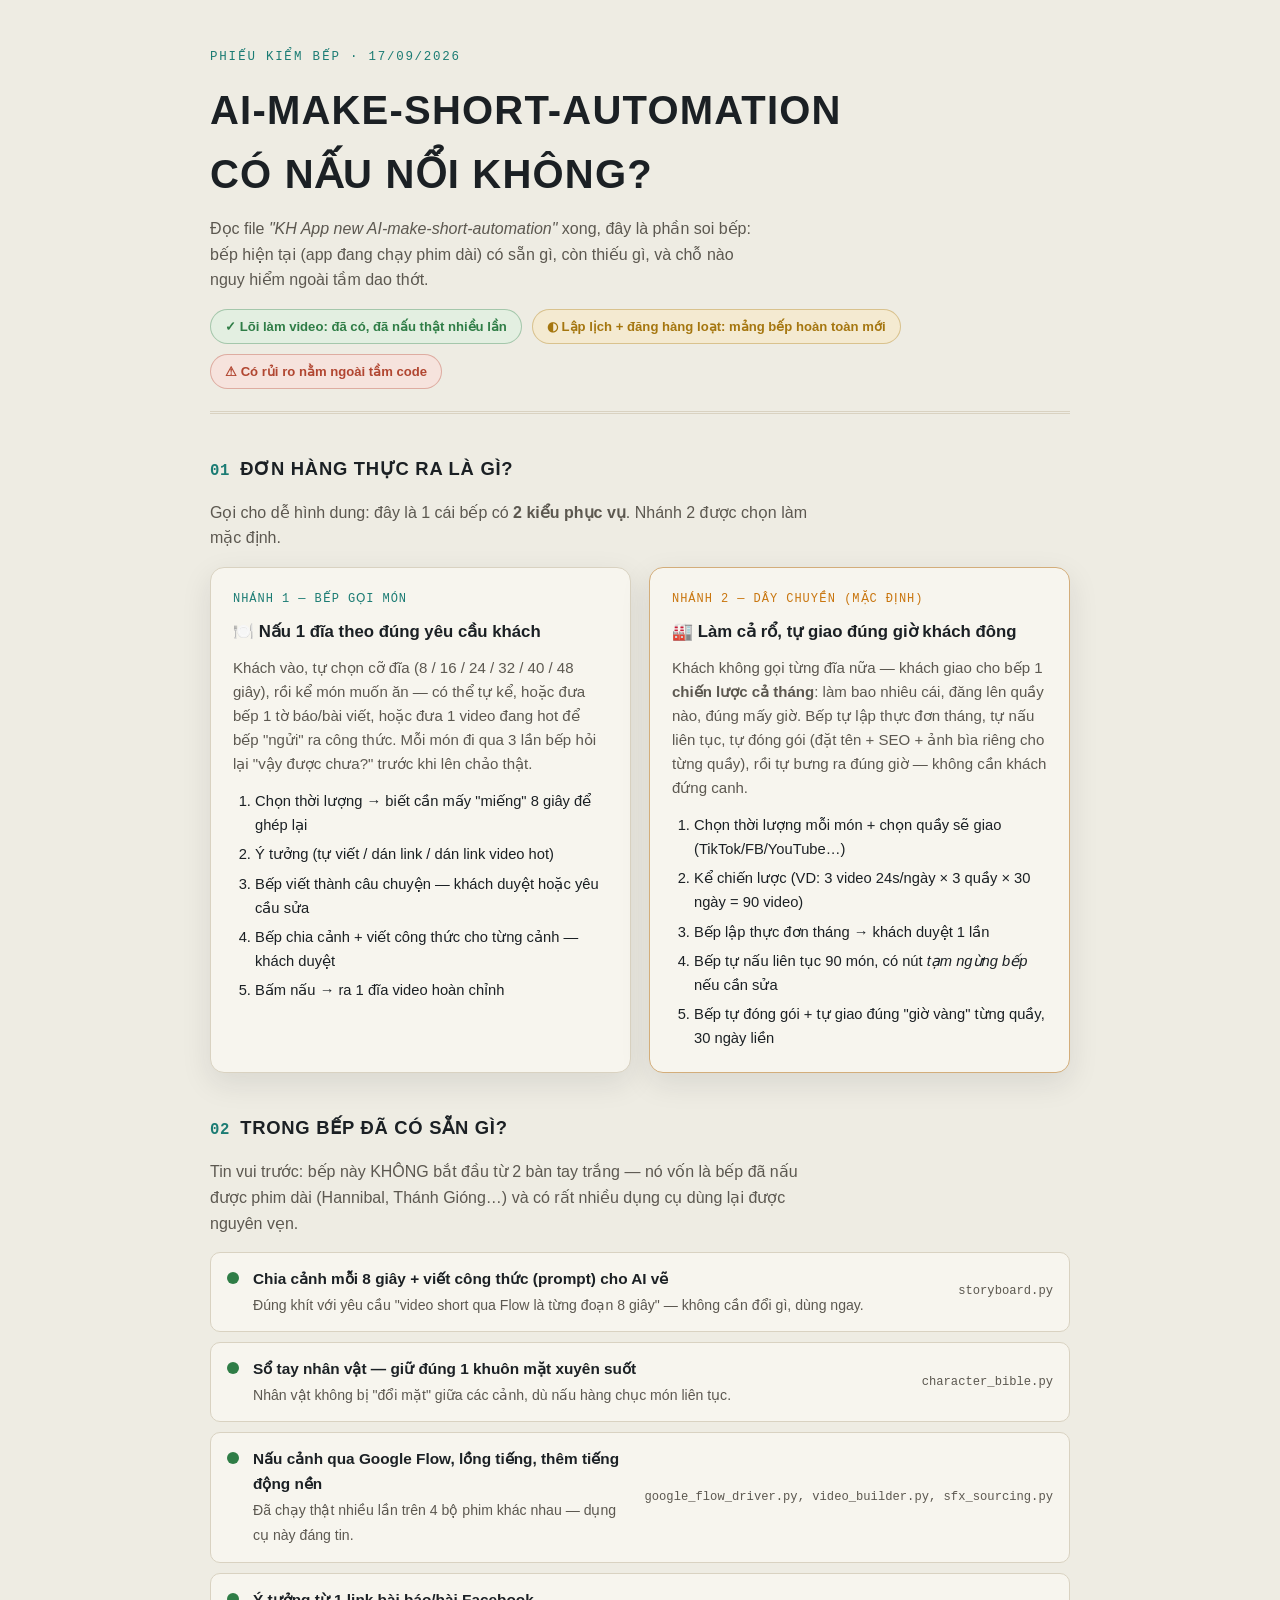
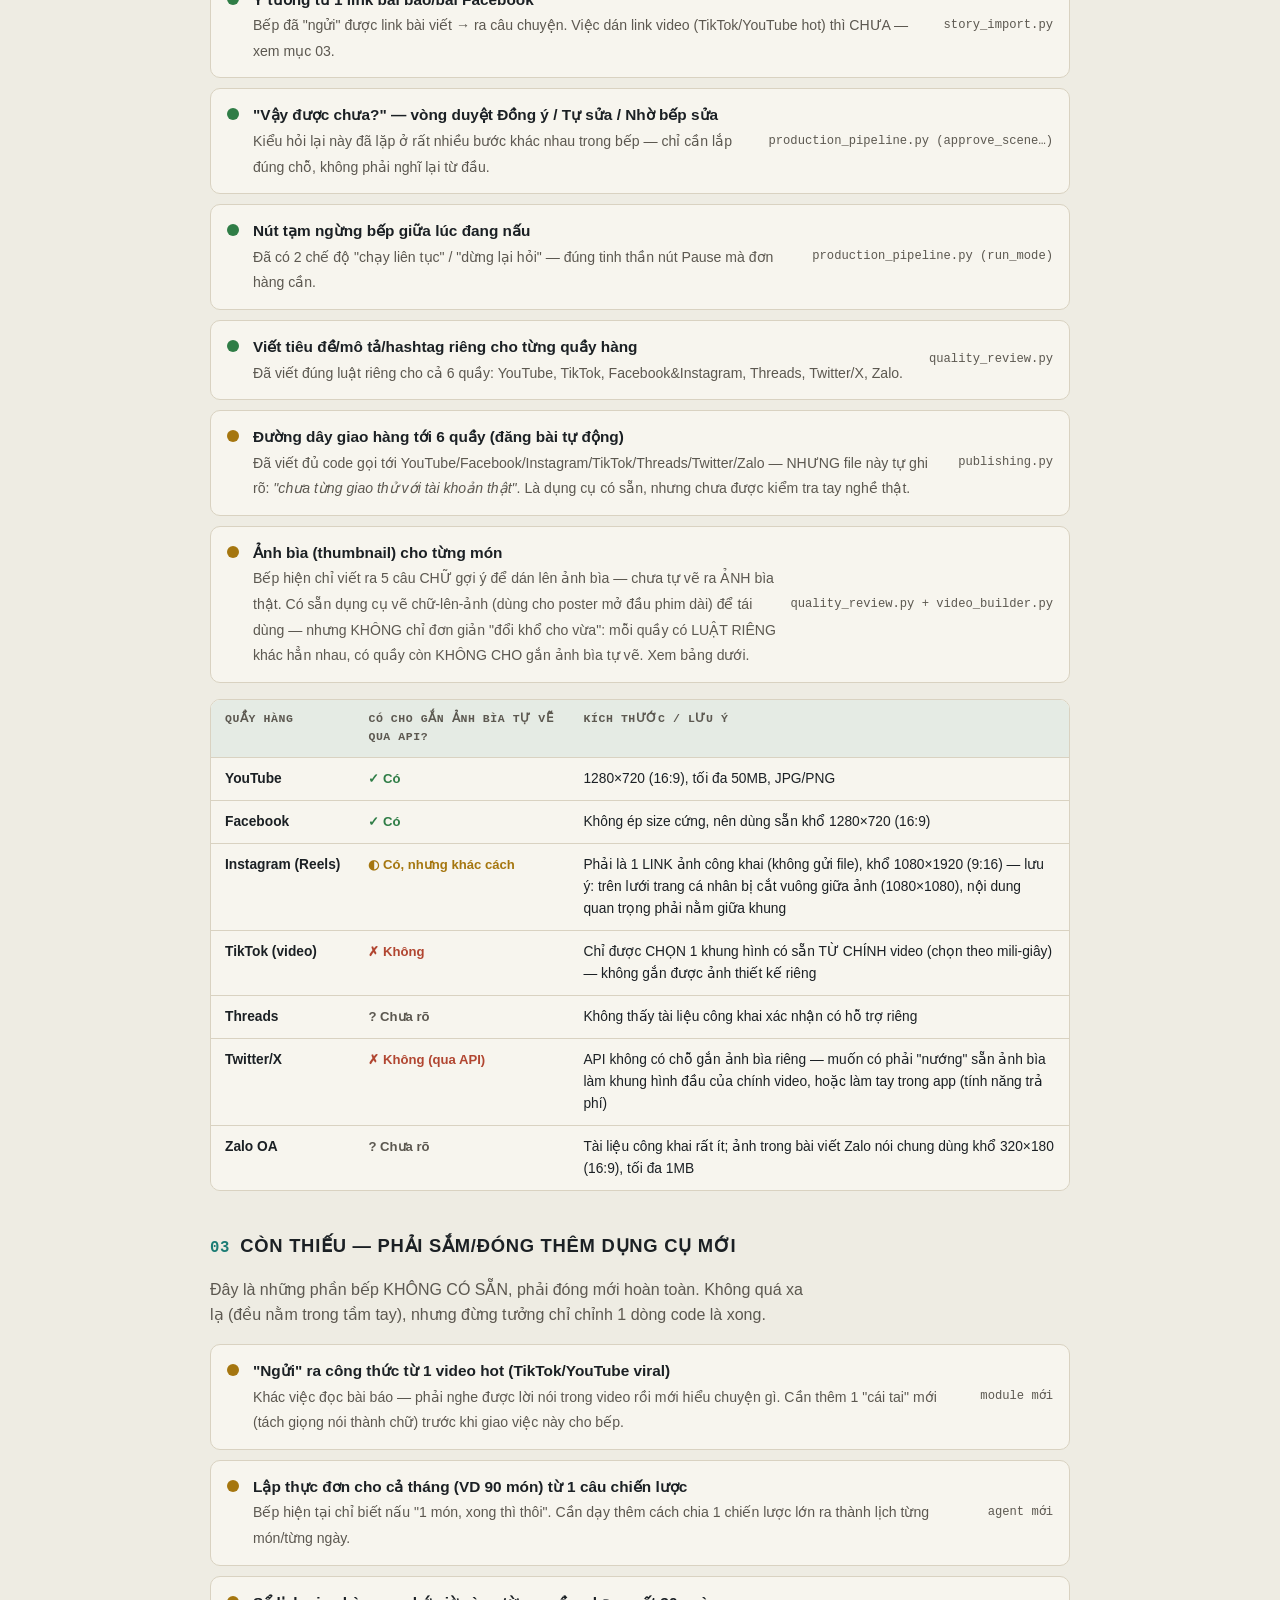
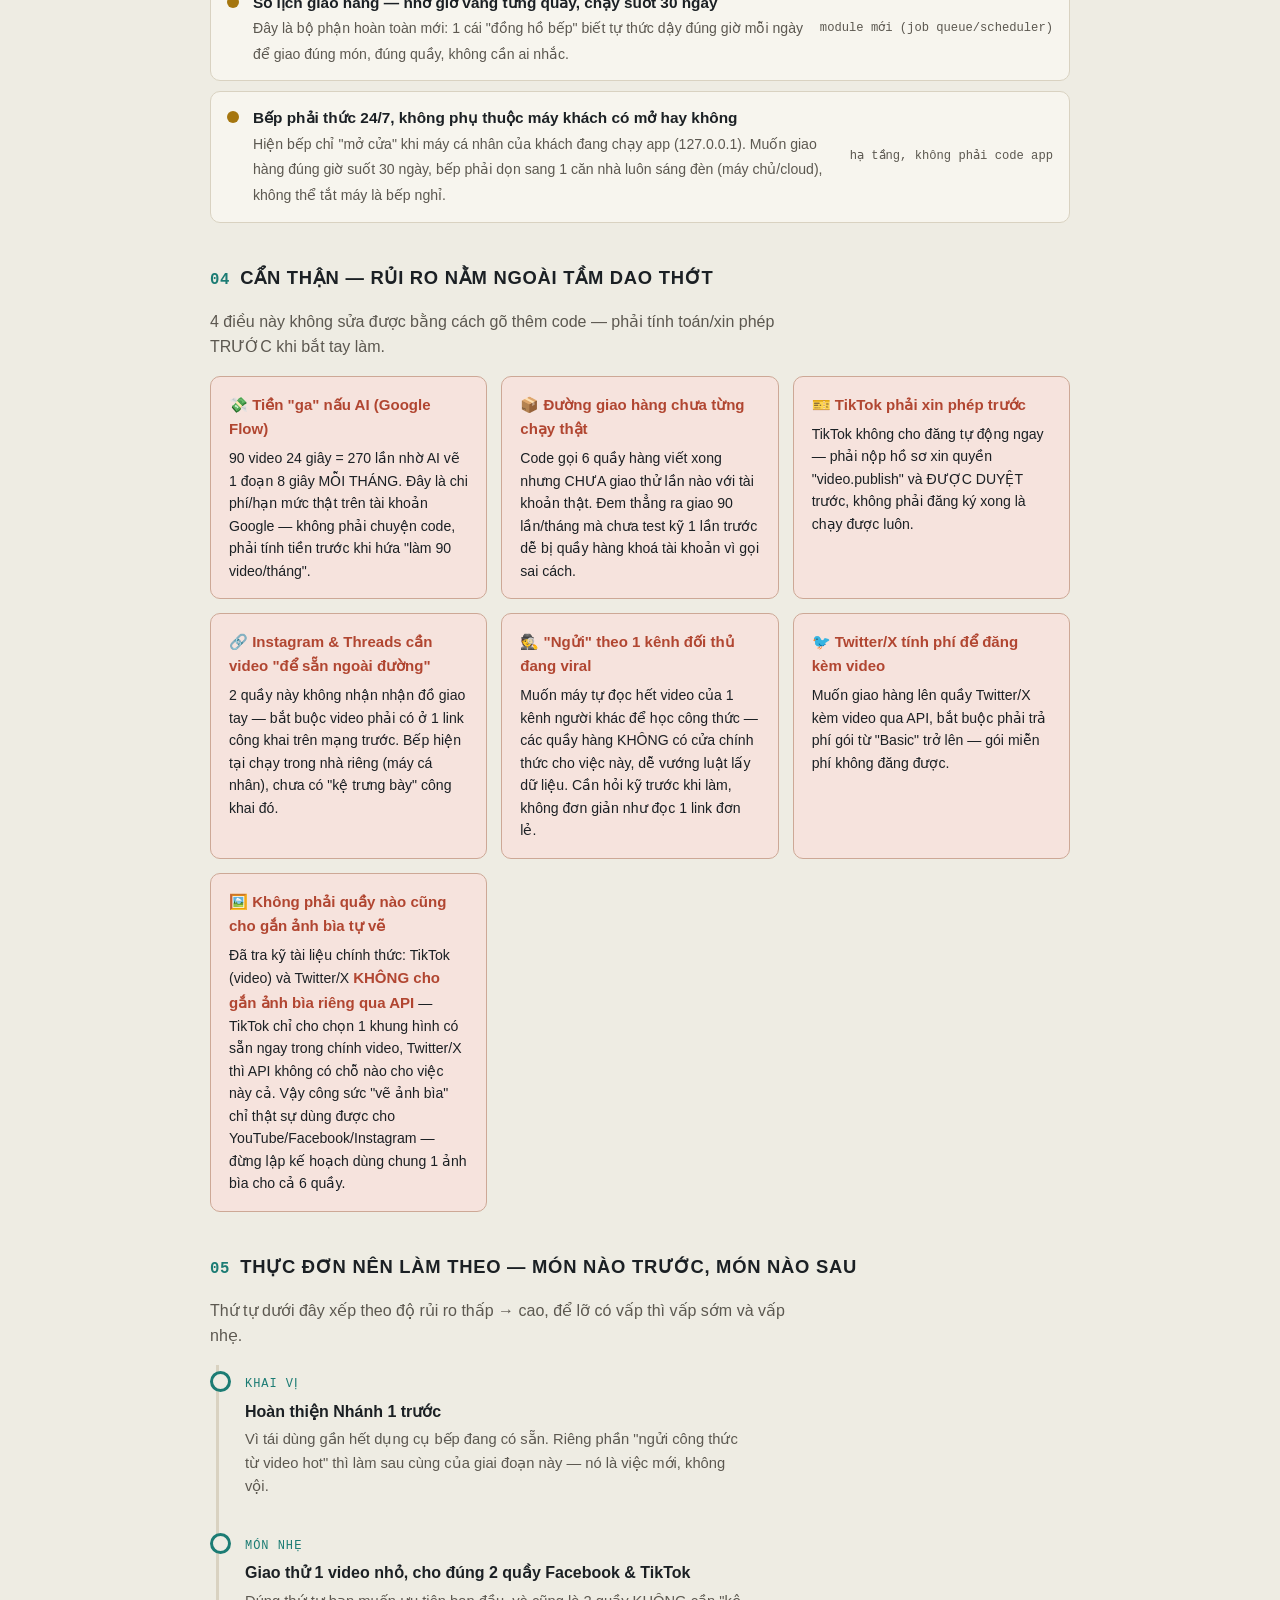
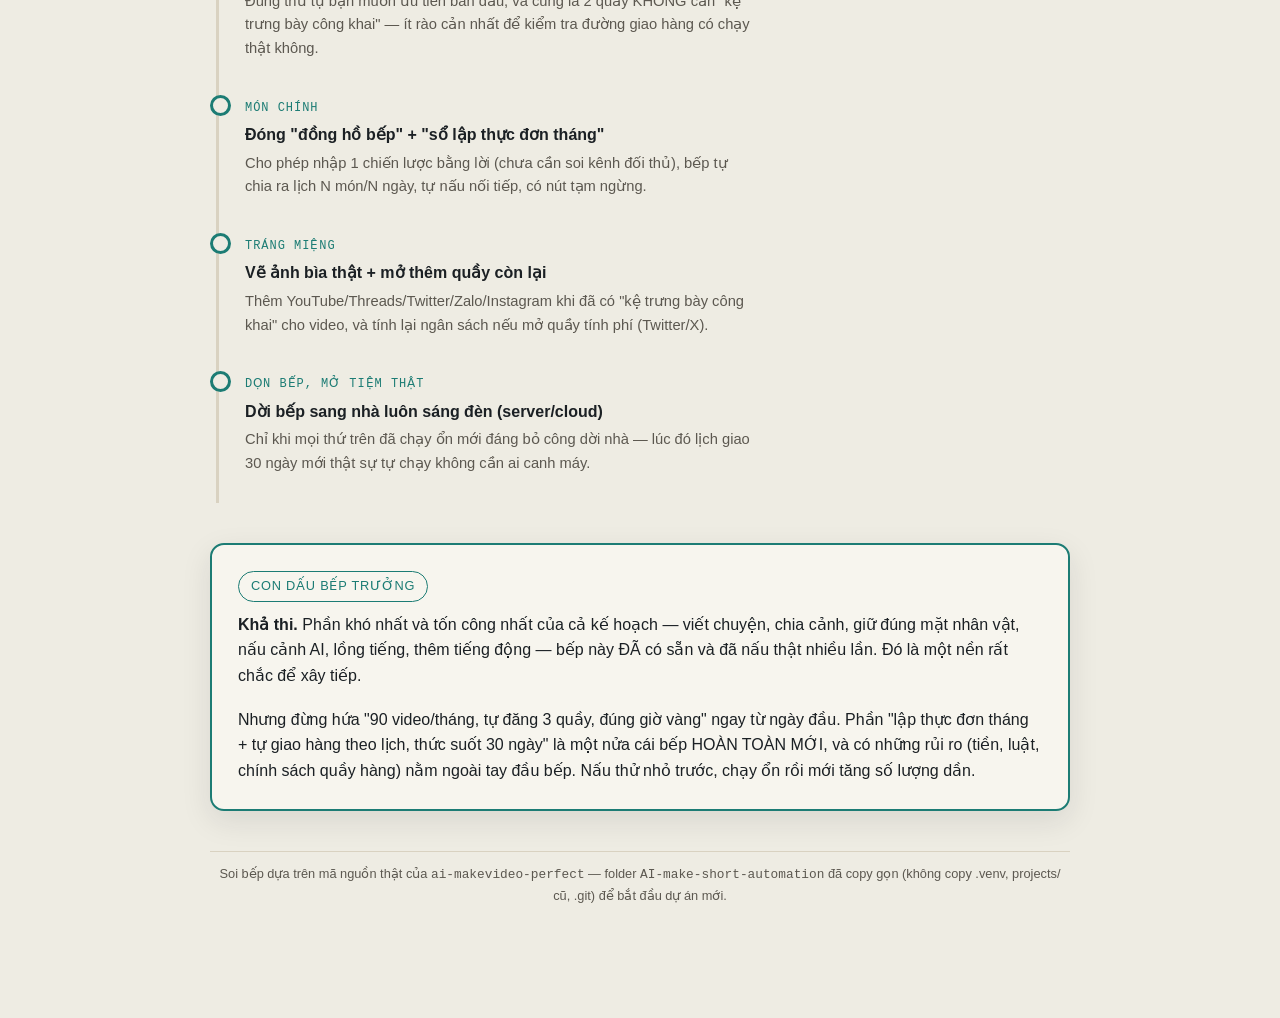
==== danh-gia-kha-thi-short-automation.html @ 4ebfdf74 "Initial commit: AI-make-short-automation project Co-Authored-By: Claude Sonnet 5 <noreply@anthropic." ====
<!doctype html>
<html lang="vi">
<head>
<meta charset="utf-8" />
<meta name="viewport" content="width=device-width, initial-scale=1" />
<title>Phiếu đánh giá bếp: AI-make-short-automation</title>
<style>
  :root {
    --ink: #1b2024;
    --ink-soft: #5c5850;
    --paper: #eeece3;
    --paper-card: #f7f5ee;
    --line: #d9d2c1;
    --teal: #1c7c74;
    --teal-soft: #e1efec;
    --amber: #c9760f;
    --amber-soft: #fbead2;
    --ok: #2f7d46;
    --ok-soft: #e3efe1;
    --warn: #a5760f;
    --warn-soft: #f4ead1;
    --danger: #b14631;
    --danger-soft: #f6e3dd;
    --shadow: 0 10px 30px rgba(27, 32, 36, 0.10);
    --radius: 14px;
  }
  :root[data-theme="dark"] {
    --ink: #ece7db;
    --ink-soft: #b9b2a2;
    --paper: #14181a;
    --paper-card: #1c2124;
    --line: #33393c;
    --teal: #4bbdb3;
    --teal-soft: #17302d;
    --amber: #f2a83e;
    --amber-soft: #3a2c14;
    --ok: #5fbf7c;
    --ok-soft: #1b2f20;
    --warn: #e0b357;
    --warn-soft: #362c15;
    --danger: #e58267;
    --danger-soft: #3a201a;
    --shadow: 0 10px 34px rgba(0, 0, 0, 0.45);
  }
  @media (prefers-color-scheme: dark) {
    :root:not([data-theme="light"]) {
      --ink: #ece7db;
      --ink-soft: #b9b2a2;
      --paper: #14181a;
      --paper-card: #1c2124;
      --line: #33393c;
      --teal: #4bbdb3;
      --teal-soft: #17302d;
      --amber: #f2a83e;
      --amber-soft: #3a2c14;
      --ok: #5fbf7c;
      --ok-soft: #1b2f20;
      --warn: #e0b357;
      --warn-soft: #362c15;
      --danger: #e58267;
      --danger-soft: #3a201a;
      --shadow: 0 10px 34px rgba(0, 0, 0, 0.45);
    }
  }

  * { box-sizing: border-box; }
  html, body { margin: 0; }
  body {
    background: var(--paper);
    color: var(--ink);
    font-family: "Segoe UI", "Helvetica Neue", Arial, sans-serif;
    line-height: 1.6;
    -webkit-font-smoothing: antialiased;
  }
  .wrap {
    max-width: 900px;
    margin: 0 auto;
    padding: 48px 20px 90px;
    display: flex;
    flex-direction: column;
    gap: 40px;
  }

  .stamp-head {
    display: flex;
    flex-direction: column;
    gap: 10px;
    padding-bottom: 22px;
    border-bottom: 3px double var(--line);
  }
  .eyebrow {
    font-family: "Consolas", "Cascadia Code", ui-monospace, monospace;
    font-size: 0.78rem;
    letter-spacing: 0.14em;
    text-transform: uppercase;
    color: var(--teal);
  }
  h1 {
    font-family: "Bahnschrift", "Segoe UI Semibold", "Arial Narrow", sans-serif;
    font-weight: 700;
    text-transform: uppercase;
    letter-spacing: 0.03em;
    font-size: clamp(1.7rem, 4vw, 2.5rem);
    margin: 0;
    text-wrap: balance;
  }
  .stamp-head p {
    margin: 0;
    color: var(--ink-soft);
    max-width: 62ch;
  }
  .verdict-row {
    display: flex;
    gap: 10px;
    flex-wrap: wrap;
    margin-top: 6px;
  }
  .chip {
    display: inline-flex;
    align-items: center;
    gap: 6px;
    padding: 6px 14px;
    border-radius: 999px;
    font-size: 0.82rem;
    font-weight: 700;
    border: 1.5px solid transparent;
  }
  .chip.ok { background: var(--ok-soft); color: var(--ok); border-color: color-mix(in srgb, var(--ok) 35%, transparent); }
  .chip.warn { background: var(--warn-soft); color: var(--warn); border-color: color-mix(in srgb, var(--warn) 35%, transparent); }
  .chip.danger { background: var(--danger-soft); color: var(--danger); border-color: color-mix(in srgb, var(--danger) 35%, transparent); }

  section { display: flex; flex-direction: column; gap: 16px; }
  h2 {
    font-family: "Bahnschrift", "Segoe UI Semibold", "Arial Narrow", sans-serif;
    text-transform: uppercase;
    letter-spacing: 0.04em;
    font-size: 1.15rem;
    margin: 0;
    display: flex;
    align-items: baseline;
    gap: 10px;
  }
  h2 .num {
    font-family: "Consolas", "Cascadia Code", ui-monospace, monospace;
    color: var(--teal);
    font-size: 0.85em;
  }
  .lede { color: var(--ink-soft); max-width: 68ch; margin: 0; }

  /* ---- 2 trạm bếp (Nhánh 1 / Nhánh 2) ---- */
  .stations {
    display: grid;
    grid-template-columns: 1fr 1fr;
    gap: 18px;
  }
  .station {
    background: var(--paper-card);
    border: 1px solid var(--line);
    border-radius: var(--radius);
    padding: 22px;
    box-shadow: var(--shadow);
    display: flex;
    flex-direction: column;
    gap: 10px;
  }
  .station .tag {
    font-family: "Consolas", "Cascadia Code", ui-monospace, monospace;
    font-size: 0.75rem;
    letter-spacing: 0.08em;
    text-transform: uppercase;
    color: var(--amber);
  }
  .station h3 { margin: 0; font-size: 1.05rem; }
  .station p { margin: 0; color: var(--ink-soft); font-size: 0.94rem; }
  .station ol {
    margin: 4px 0 0;
    padding-left: 22px;
    font-size: 0.92rem;
    color: var(--ink);
    display: flex;
    flex-direction: column;
    gap: 6px;
  }
  .station.dish .tag { color: var(--teal); }
  .station.line { border-color: color-mix(in srgb, var(--amber) 40%, var(--line)); }

  /* ---- Kiểm kê bếp: checklist ---- */
  .inspect-list {
    display: flex;
    flex-direction: column;
    gap: 10px;
  }
  .inspect-row {
    display: grid;
    grid-template-columns: auto 1fr auto;
    align-items: start;
    gap: 14px;
    padding: 14px 16px;
    background: var(--paper-card);
    border: 1px solid var(--line);
    border-radius: 10px;
  }
  .status-dot {
    width: 12px;
    height: 12px;
    border-radius: 50%;
    margin-top: 5px;
    flex-shrink: 0;
  }
  .status-dot.ok { background: var(--ok); }
  .status-dot.warn { background: var(--warn); }
  .status-dot.danger { background: var(--danger); }
  .inspect-row .body strong { display: block; font-size: 0.96rem; }
  .inspect-row .body span { color: var(--ink-soft); font-size: 0.88rem; }
  .inspect-row .source {
    font-family: "Consolas", "Cascadia Code", ui-monospace, monospace;
    font-size: 0.76rem;
    color: var(--ink-soft);
    white-space: nowrap;
    align-self: center;
  }

  /* ---- Bảng luật riêng từng quầy hàng (ảnh bìa) ---- */
  .platform-table-wrap {
    overflow-x: auto;
    border: 1px solid var(--line);
    border-radius: 10px;
  }
  table.platform-table {
    width: 100%;
    border-collapse: collapse;
    font-size: 0.86rem;
    background: var(--paper-card);
  }
  table.platform-table th, table.platform-table td {
    padding: 10px 14px;
    text-align: left;
    vertical-align: top;
    border-bottom: 1px solid var(--line);
  }
  table.platform-table thead th {
    font-family: "Consolas", "Cascadia Code", ui-monospace, monospace;
    font-size: 0.72rem;
    letter-spacing: 0.05em;
    text-transform: uppercase;
    color: var(--ink-soft);
    background: color-mix(in srgb, var(--teal) 8%, var(--paper-card));
  }
  table.platform-table tbody tr:last-child td { border-bottom: none; }
  table.platform-table td:first-child { font-weight: 700; white-space: nowrap; }
  .yn {
    display: inline-block;
    font-weight: 700;
    font-size: 0.82rem;
    white-space: nowrap;
  }
  .yn.yes { color: var(--ok); }
  .yn.no { color: var(--danger); }
  .yn.partial { color: var(--warn); }
  .yn.unclear { color: var(--ink-soft); }

  /* ---- Rủi ro ---- */
  .risk-grid {
    display: grid;
    grid-template-columns: repeat(auto-fit, minmax(240px, 1fr));
    gap: 14px;
  }
  .risk-card {
    background: var(--danger-soft);
    border: 1px solid color-mix(in srgb, var(--danger) 30%, var(--line));
    border-radius: 10px;
    padding: 16px 18px;
    display: flex;
    flex-direction: column;
    gap: 6px;
  }
  .risk-card strong { font-size: 0.94rem; color: var(--danger); }
  .risk-card p { margin: 0; font-size: 0.88rem; color: var(--ink); }

  /* ---- Thực đơn giai đoạn (roadmap) ---- */
  .menu-courses {
    display: flex;
    flex-direction: column;
    gap: 0;
    border-left: 3px solid var(--line);
    margin-left: 6px;
  }
  .course {
    position: relative;
    padding: 4px 0 28px 26px;
  }
  .course::before {
    content: "";
    position: absolute;
    left: -9px;
    top: 6px;
    width: 15px;
    height: 15px;
    border-radius: 50%;
    background: var(--paper);
    border: 3px solid var(--teal);
  }
  .course .course-label {
    font-family: "Consolas", "Cascadia Code", ui-monospace, monospace;
    font-size: 0.75rem;
    letter-spacing: 0.08em;
    text-transform: uppercase;
    color: var(--teal);
  }
  .course h4 { margin: 4px 0 4px; font-size: 1rem; }
  .course p { margin: 0; color: var(--ink-soft); font-size: 0.92rem; max-width: 62ch; }

  /* ---- Kết luận ---- */
  .final-stamp {
    background: var(--paper-card);
    border: 2px solid var(--teal);
    border-radius: var(--radius);
    padding: 26px;
    box-shadow: var(--shadow);
    display: flex;
    flex-direction: column;
    gap: 10px;
  }
  .final-stamp .badge {
    align-self: flex-start;
    font-family: "Bahnschrift", "Segoe UI Semibold", sans-serif;
    text-transform: uppercase;
    letter-spacing: 0.06em;
    font-size: 0.8rem;
    color: var(--teal);
    border: 1.5px solid var(--teal);
    border-radius: 999px;
    padding: 4px 12px;
  }
  .final-stamp p { margin: 0; }
  .final-stamp p + p { margin-top: 8px; }

  footer {
    color: var(--ink-soft);
    font-size: 0.8rem;
    text-align: center;
    padding-top: 12px;
    border-top: 1px solid var(--line);
  }

  @media (max-width: 720px) {
    .stations { grid-template-columns: 1fr; }
    .inspect-row { grid-template-columns: auto 1fr; }
    .inspect-row .source { grid-column: 2; }
  }
</style>
</head>
<body>
<div class="wrap">

  <header class="stamp-head">
    <span class="eyebrow">Phiếu kiểm bếp &middot; 17/09/2026</span>
    <h1>AI-make-short-automation<br>có nấu nổi không?</h1>
    <p>Đọc file <em>"KH App new AI-make-short-automation"</em> xong, đây là phần soi bếp: bếp hiện tại (app đang chạy phim dài) có sẵn gì, còn thiếu gì, và chỗ nào nguy hiểm ngoài tầm dao thớt.</p>
    <div class="verdict-row">
      <span class="chip ok">✓ Lõi làm video: đã có, đã nấu thật nhiều lần</span>
      <span class="chip warn">◐ Lập lịch + đăng hàng loạt: mảng bếp hoàn toàn mới</span>
      <span class="chip danger">⚠ Có rủi ro nằm ngoài tầm code</span>
    </div>
  </header>

  <section>
    <h2><span class="num">01</span> Đơn hàng thực ra là gì?</h2>
    <p class="lede">Gọi cho dễ hình dung: đây là 1 cái bếp có <strong>2 kiểu phục vụ</strong>. Nhánh 2 được chọn làm mặc định.</p>
    <div class="stations">
      <div class="station dish">
        <span class="tag">Nhánh 1 — bếp gọi món</span>
        <h3>🍽️ Nấu 1 đĩa theo đúng yêu cầu khách</h3>
        <p>Khách vào, tự chọn cỡ đĩa (8 / 16 / 24 / 32 / 40 / 48 giây), rồi kể món muốn ăn — có thể tự kể, hoặc đưa bếp 1 tờ báo/bài viết, hoặc đưa 1 video đang hot để bếp "ngửi" ra công thức. Mỗi món đi qua 3 lần bếp hỏi lại "vậy được chưa?" trước khi lên chảo thật.</p>
        <ol>
          <li>Chọn thời lượng → biết cần mấy "miếng" 8 giây để ghép lại</li>
          <li>Ý tưởng (tự viết / dán link / dán link video hot)</li>
          <li>Bếp viết thành câu chuyện — khách duyệt hoặc yêu cầu sửa</li>
          <li>Bếp chia cảnh + viết công thức cho từng cảnh — khách duyệt</li>
          <li>Bấm nấu → ra 1 đĩa video hoàn chỉnh</li>
        </ol>
      </div>
      <div class="station line">
        <span class="tag">Nhánh 2 — dây chuyền (mặc định)</span>
        <h3>🏭 Làm cả rổ, tự giao đúng giờ khách đông</h3>
        <p>Khách không gọi từng đĩa nữa — khách giao cho bếp 1 <strong>chiến lược cả tháng</strong>: làm bao nhiêu cái, đăng lên quầy nào, đúng mấy giờ. Bếp tự lập thực đơn tháng, tự nấu liên tục, tự đóng gói (đặt tên + SEO + ảnh bìa riêng cho từng quầy), rồi tự bưng ra đúng giờ — không cần khách đứng canh.</p>
        <ol>
          <li>Chọn thời lượng mỗi món + chọn quầy sẽ giao (TikTok/FB/YouTube…)</li>
          <li>Kể chiến lược (VD: 3 video 24s/ngày × 3 quầy × 30 ngày = 90 video)</li>
          <li>Bếp lập thực đơn tháng → khách duyệt 1 lần</li>
          <li>Bếp tự nấu liên tục 90 món, có nút <em>tạm ngừng bếp</em> nếu cần sửa</li>
          <li>Bếp tự đóng gói + tự giao đúng "giờ vàng" từng quầy, 30 ngày liền</li>
        </ol>
      </div>
    </div>
  </section>

  <section>
    <h2><span class="num">02</span> Trong bếp đã có sẵn gì?</h2>
    <p class="lede">Tin vui trước: bếp này KHÔNG bắt đầu từ 2 bàn tay trắng — nó vốn là bếp đã nấu được phim dài (Hannibal, Thánh Gióng…) và có rất nhiều dụng cụ dùng lại được nguyên vẹn.</p>
    <div class="inspect-list">
      <div class="inspect-row">
        <span class="status-dot ok"></span>
        <div class="body"><strong>Chia cảnh mỗi 8 giây + viết công thức (prompt) cho AI vẽ</strong><span>Đúng khít với yêu cầu "video short qua Flow là từng đoạn 8 giây" — không cần đổi gì, dùng ngay.</span></div>
        <span class="source">storyboard.py</span>
      </div>
      <div class="inspect-row">
        <span class="status-dot ok"></span>
        <div class="body"><strong>Sổ tay nhân vật — giữ đúng 1 khuôn mặt xuyên suốt</strong><span>Nhân vật không bị "đổi mặt" giữa các cảnh, dù nấu hàng chục món liên tục.</span></div>
        <span class="source">character_bible.py</span>
      </div>
      <div class="inspect-row">
        <span class="status-dot ok"></span>
        <div class="body"><strong>Nấu cảnh qua Google Flow, lồng tiếng, thêm tiếng động nền</strong><span>Đã chạy thật nhiều lần trên 4 bộ phim khác nhau — dụng cụ này đáng tin.</span></div>
        <span class="source">google_flow_driver.py, video_builder.py, sfx_sourcing.py</span>
      </div>
      <div class="inspect-row">
        <span class="status-dot ok"></span>
        <div class="body"><strong>Ý tưởng từ 1 link bài báo/bài Facebook</strong><span>Bếp đã "ngửi" được link bài viết → ra câu chuyện. Việc dán link video (TikTok/YouTube hot) thì CHƯA — xem mục 03.</span></div>
        <span class="source">story_import.py</span>
      </div>
      <div class="inspect-row">
        <span class="status-dot ok"></span>
        <div class="body"><strong>"Vậy được chưa?" — vòng duyệt Đồng ý / Tự sửa / Nhờ bếp sửa</strong><span>Kiểu hỏi lại này đã lặp ở rất nhiều bước khác nhau trong bếp — chỉ cần lắp đúng chỗ, không phải nghĩ lại từ đầu.</span></div>
        <span class="source">production_pipeline.py (approve_scene…)</span>
      </div>
      <div class="inspect-row">
        <span class="status-dot ok"></span>
        <div class="body"><strong>Nút tạm ngừng bếp giữa lúc đang nấu</strong><span>Đã có 2 chế độ "chạy liên tục" / "dừng lại hỏi" — đúng tinh thần nút Pause mà đơn hàng cần.</span></div>
        <span class="source">production_pipeline.py (run_mode)</span>
      </div>
      <div class="inspect-row">
        <span class="status-dot ok"></span>
        <div class="body"><strong>Viết tiêu đề/mô tả/hashtag riêng cho từng quầy hàng</strong><span>Đã viết đúng luật riêng cho cả 6 quầy: YouTube, TikTok, Facebook&amp;Instagram, Threads, Twitter/X, Zalo.</span></div>
        <span class="source">quality_review.py</span>
      </div>
      <div class="inspect-row">
        <span class="status-dot warn"></span>
        <div class="body"><strong>Đường dây giao hàng tới 6 quầy (đăng bài tự động)</strong><span>Đã viết đủ code gọi tới YouTube/Facebook/Instagram/TikTok/Threads/Twitter/Zalo — NHƯNG file này tự ghi rõ: <em>"chưa từng giao thử với tài khoản thật"</em>. Là dụng cụ có sẵn, nhưng chưa được kiểm tra tay nghề thật.</span></div>
        <span class="source">publishing.py</span>
      </div>
      <div class="inspect-row">
        <span class="status-dot warn"></span>
        <div class="body"><strong>Ảnh bìa (thumbnail) cho từng món</strong><span>Bếp hiện chỉ viết ra 5 câu CHỮ gợi ý để dán lên ảnh bìa — chưa tự vẽ ra ẢNH bìa thật. Có sẵn dụng cụ vẽ chữ-lên-ảnh (dùng cho poster mở đầu phim dài) để tái dùng — nhưng KHÔNG chỉ đơn giản "đổi khổ cho vừa": mỗi quầy có LUẬT RIÊNG khác hẳn nhau, có quầy còn KHÔNG CHO gắn ảnh bìa tự vẽ. Xem bảng dưới.</span></div>
        <span class="source">quality_review.py + video_builder.py</span>
      </div>
    </div>

    <div class="platform-table-wrap">
      <table class="platform-table">
        <thead>
          <tr><th>Quầy hàng</th><th>Có cho gắn ảnh bìa tự vẽ qua API?</th><th>Kích thước / lưu ý</th></tr>
        </thead>
        <tbody>
          <tr>
            <td>YouTube</td>
            <td><span class="yn yes">✓ Có</span></td>
            <td>1280×720 (16:9), tối đa 50MB, JPG/PNG</td>
          </tr>
          <tr>
            <td>Facebook</td>
            <td><span class="yn yes">✓ Có</span></td>
            <td>Không ép size cứng, nên dùng sẵn khổ 1280×720 (16:9)</td>
          </tr>
          <tr>
            <td>Instagram (Reels)</td>
            <td><span class="yn partial">◐ Có, nhưng khác cách</span></td>
            <td>Phải là 1 LINK ảnh công khai (không gửi file), khổ 1080×1920 (9:16) — lưu ý: trên lưới trang cá nhân bị cắt vuông giữa ảnh (1080×1080), nội dung quan trọng phải nằm giữa khung</td>
          </tr>
          <tr>
            <td>TikTok (video)</td>
            <td><span class="yn no">✗ Không</span></td>
            <td>Chỉ được CHỌN 1 khung hình có sẵn TỪ CHÍNH video (chọn theo mili-giây) — không gắn được ảnh thiết kế riêng</td>
          </tr>
          <tr>
            <td>Threads</td>
            <td><span class="yn unclear">? Chưa rõ</span></td>
            <td>Không thấy tài liệu công khai xác nhận có hỗ trợ riêng</td>
          </tr>
          <tr>
            <td>Twitter/X</td>
            <td><span class="yn no">✗ Không (qua API)</span></td>
            <td>API không có chỗ gắn ảnh bìa riêng — muốn có phải "nướng" sẵn ảnh bìa làm khung hình đầu của chính video, hoặc làm tay trong app (tính năng trả phí)</td>
          </tr>
          <tr>
            <td>Zalo OA</td>
            <td><span class="yn unclear">? Chưa rõ</span></td>
            <td>Tài liệu công khai rất ít; ảnh trong bài viết Zalo nói chung dùng khổ 320×180 (16:9), tối đa 1MB</td>
          </tr>
        </tbody>
      </table>
    </div>
  </section>

  <section>
    <h2><span class="num">03</span> Còn thiếu — phải sắm/đóng thêm dụng cụ mới</h2>
    <p class="lede">Đây là những phần bếp KHÔNG CÓ SẴN, phải đóng mới hoàn toàn. Không quá xa lạ (đều nằm trong tầm tay), nhưng đừng tưởng chỉ chỉnh 1 dòng code là xong.</p>
    <div class="inspect-list">
      <div class="inspect-row">
        <span class="status-dot warn"></span>
        <div class="body"><strong>"Ngửi" ra công thức từ 1 video hot (TikTok/YouTube viral)</strong><span>Khác việc đọc bài báo — phải nghe được lời nói trong video rồi mới hiểu chuyện gì. Cần thêm 1 "cái tai" mới (tách giọng nói thành chữ) trước khi giao việc này cho bếp.</span></div>
        <span class="source">module mới</span>
      </div>
      <div class="inspect-row">
        <span class="status-dot warn"></span>
        <div class="body"><strong>Lập thực đơn cho cả tháng (VD 90 món) từ 1 câu chiến lược</strong><span>Bếp hiện tại chỉ biết nấu "1 món, xong thì thôi". Cần dạy thêm cách chia 1 chiến lược lớn ra thành lịch từng món/từng ngày.</span></div>
        <span class="source">agent mới</span>
      </div>
      <div class="inspect-row">
        <span class="status-dot warn"></span>
        <div class="body"><strong>Sổ lịch giao hàng — nhớ giờ vàng từng quầy, chạy suốt 30 ngày</strong><span>Đây là bộ phận hoàn toàn mới: 1 cái "đồng hồ bếp" biết tự thức dậy đúng giờ mỗi ngày để giao đúng món, đúng quầy, không cần ai nhắc.</span></div>
        <span class="source">module mới (job queue/scheduler)</span>
      </div>
      <div class="inspect-row">
        <span class="status-dot warn"></span>
        <div class="body"><strong>Bếp phải thức 24/7, không phụ thuộc máy khách có mở hay không</strong><span>Hiện bếp chỉ "mở cửa" khi máy cá nhân của khách đang chạy app (127.0.0.1). Muốn giao hàng đúng giờ suốt 30 ngày, bếp phải dọn sang 1 căn nhà luôn sáng đèn (máy chủ/cloud), không thể tắt máy là bếp nghỉ.</span></div>
        <span class="source">hạ tầng, không phải code app</span>
      </div>
    </div>
  </section>

  <section>
    <h2><span class="num">04</span> Cẩn thận — rủi ro nằm ngoài tầm dao thớt</h2>
    <p class="lede">4 điều này không sửa được bằng cách gõ thêm code — phải tính toán/xin phép TRƯỚC khi bắt tay làm.</p>
    <div class="risk-grid">
      <div class="risk-card">
        <strong>💸 Tiền "ga" nấu AI (Google Flow)</strong>
        <p>90 video 24 giây = 270 lần nhờ AI vẽ 1 đoạn 8 giây MỖI THÁNG. Đây là chi phí/hạn mức thật trên tài khoản Google — không phải chuyện code, phải tính tiền trước khi hứa "làm 90 video/tháng".</p>
      </div>
      <div class="risk-card">
        <strong>📦 Đường giao hàng chưa từng chạy thật</strong>
        <p>Code gọi 6 quầy hàng viết xong nhưng CHƯA giao thử lần nào với tài khoản thật. Đem thẳng ra giao 90 lần/tháng mà chưa test kỹ 1 lần trước dễ bị quầy hàng khoá tài khoản vì gọi sai cách.</p>
      </div>
      <div class="risk-card">
        <strong>🎫 TikTok phải xin phép trước</strong>
        <p>TikTok không cho đăng tự động ngay — phải nộp hồ sơ xin quyền "video.publish" và ĐƯỢC DUYỆT trước, không phải đăng ký xong là chạy được luôn.</p>
      </div>
      <div class="risk-card">
        <strong>🔗 Instagram &amp; Threads cần video "để sẵn ngoài đường"</strong>
        <p>2 quầy này không nhận nhận đồ giao tay — bắt buộc video phải có ở 1 link công khai trên mạng trước. Bếp hiện tại chạy trong nhà riêng (máy cá nhân), chưa có "kệ trưng bày" công khai đó.</p>
      </div>
      <div class="risk-card">
        <strong>🕵️ "Ngửi" theo 1 kênh đối thủ đang viral</strong>
        <p>Muốn máy tự đọc hết video của 1 kênh người khác để học công thức — các quầy hàng KHÔNG có cửa chính thức cho việc này, dễ vướng luật lấy dữ liệu. Cần hỏi kỹ trước khi làm, không đơn giản như đọc 1 link đơn lẻ.</p>
      </div>
      <div class="risk-card">
        <strong>🐦 Twitter/X tính phí để đăng kèm video</strong>
        <p>Muốn giao hàng lên quầy Twitter/X kèm video qua API, bắt buộc phải trả phí gói từ "Basic" trở lên — gói miễn phí không đăng được.</p>
      </div>
      <div class="risk-card">
        <strong>🖼️ Không phải quầy nào cũng cho gắn ảnh bìa tự vẽ</strong>
        <p>Đã tra kỹ tài liệu chính thức: TikTok (video) và Twitter/X <strong>KHÔNG cho gắn ảnh bìa riêng qua API</strong> — TikTok chỉ cho chọn 1 khung hình có sẵn ngay trong chính video, Twitter/X thì API không có chỗ nào cho việc này cả. Vậy công sức "vẽ ảnh bìa" chỉ thật sự dùng được cho YouTube/Facebook/Instagram — đừng lập kế hoạch dùng chung 1 ảnh bìa cho cả 6 quầy.</p>
      </div>
    </div>
  </section>

  <section>
    <h2><span class="num">05</span> Thực đơn nên làm theo — món nào trước, món nào sau</h2>
    <p class="lede">Thứ tự dưới đây xếp theo độ rủi ro thấp → cao, để lỡ có vấp thì vấp sớm và vấp nhẹ.</p>
    <div class="menu-courses">
      <div class="course">
        <span class="course-label">Khai vị</span>
        <h4>Hoàn thiện Nhánh 1 trước</h4>
        <p>Vì tái dùng gần hết dụng cụ bếp đang có sẵn. Riêng phần "ngửi công thức từ video hot" thì làm sau cùng của giai đoạn này — nó là việc mới, không vội.</p>
      </div>
      <div class="course">
        <span class="course-label">Món nhẹ</span>
        <h4>Giao thử 1 video nhỏ, cho đúng 2 quầy Facebook &amp; TikTok</h4>
        <p>Đúng thứ tự bạn muốn ưu tiên ban đầu, và cũng là 2 quầy KHÔNG cần "kệ trưng bày công khai" — ít rào cản nhất để kiểm tra đường giao hàng có chạy thật không.</p>
      </div>
      <div class="course">
        <span class="course-label">Món chính</span>
        <h4>Đóng "đồng hồ bếp" + "sổ lập thực đơn tháng"</h4>
        <p>Cho phép nhập 1 chiến lược bằng lời (chưa cần soi kênh đối thủ), bếp tự chia ra lịch N món/N ngày, tự nấu nối tiếp, có nút tạm ngừng.</p>
      </div>
      <div class="course">
        <span class="course-label">Tráng miệng</span>
        <h4>Vẽ ảnh bìa thật + mở thêm quầy còn lại</h4>
        <p>Thêm YouTube/Threads/Twitter/Zalo/Instagram khi đã có "kệ trưng bày công khai" cho video, và tính lại ngân sách nếu mở quầy tính phí (Twitter/X).</p>
      </div>
      <div class="course">
        <span class="course-label">Dọn bếp, mở tiệm thật</span>
        <h4>Dời bếp sang nhà luôn sáng đèn (server/cloud)</h4>
        <p>Chỉ khi mọi thứ trên đã chạy ổn mới đáng bỏ công dời nhà — lúc đó lịch giao 30 ngày mới thật sự tự chạy không cần ai canh máy.</p>
      </div>
    </div>
  </section>

  <div class="final-stamp">
    <span class="badge">Con dấu bếp trưởng</span>
    <p><strong>Khả thi.</strong> Phần khó nhất và tốn công nhất của cả kế hoạch — viết chuyện, chia cảnh, giữ đúng mặt nhân vật, nấu cảnh AI, lồng tiếng, thêm tiếng động — bếp này ĐÃ có sẵn và đã nấu thật nhiều lần. Đó là một nền rất chắc để xây tiếp.</p>
    <p>Nhưng đừng hứa "90 video/tháng, tự đăng 3 quầy, đúng giờ vàng" ngay từ ngày đầu. Phần "lập thực đơn tháng + tự giao hàng theo lịch, thức suốt 30 ngày" là một nửa cái bếp HOÀN TOÀN MỚI, và có những rủi ro (tiền, luật, chính sách quầy hàng) nằm ngoài tay đầu bếp. Nấu thử nhỏ trước, chạy ổn rồi mới tăng số lượng dần.</p>
  </div>

  <footer>Soi bếp dựa trên mã nguồn thật của <code>ai-makevideo-perfect</code> — folder <code>AI-make-short-automation</code> đã copy gọn (không copy .venv, projects/ cũ, .git) để bắt đầu dự án mới.</footer>

</div>
</body>
</html>
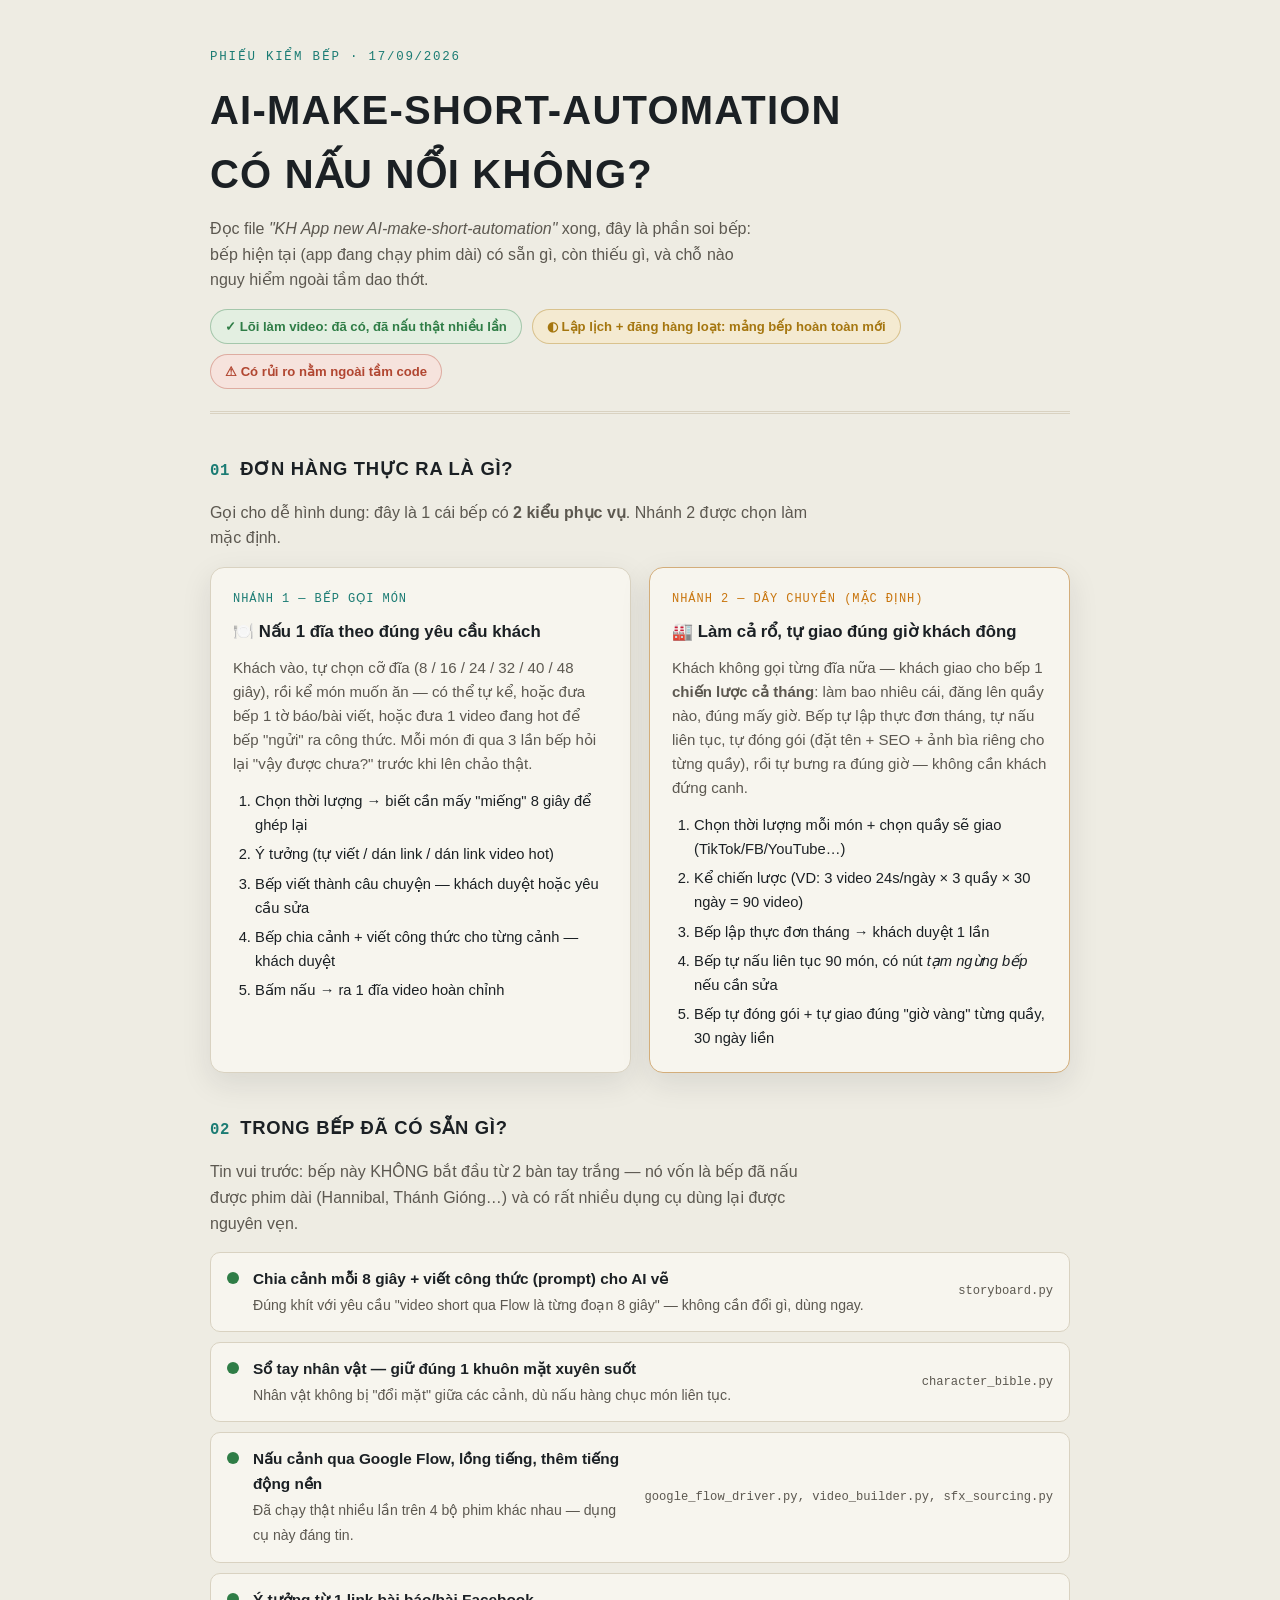
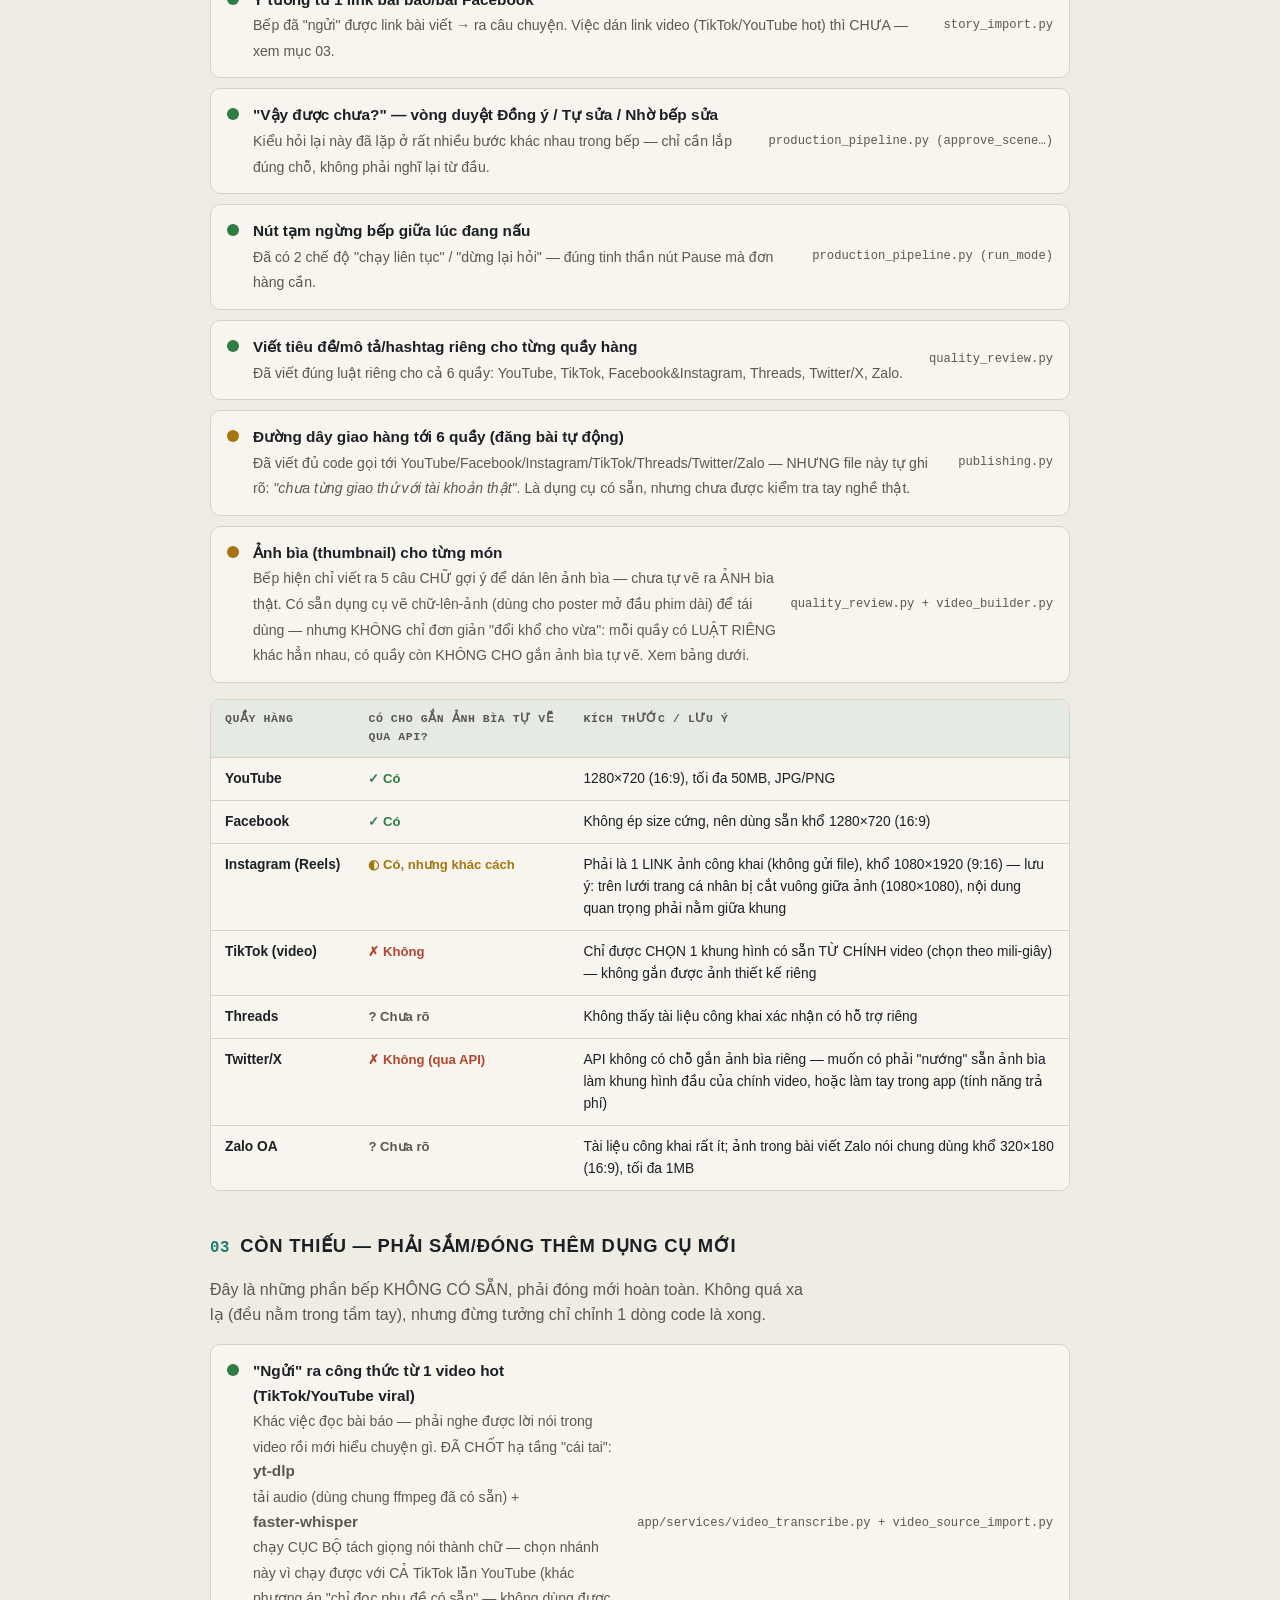
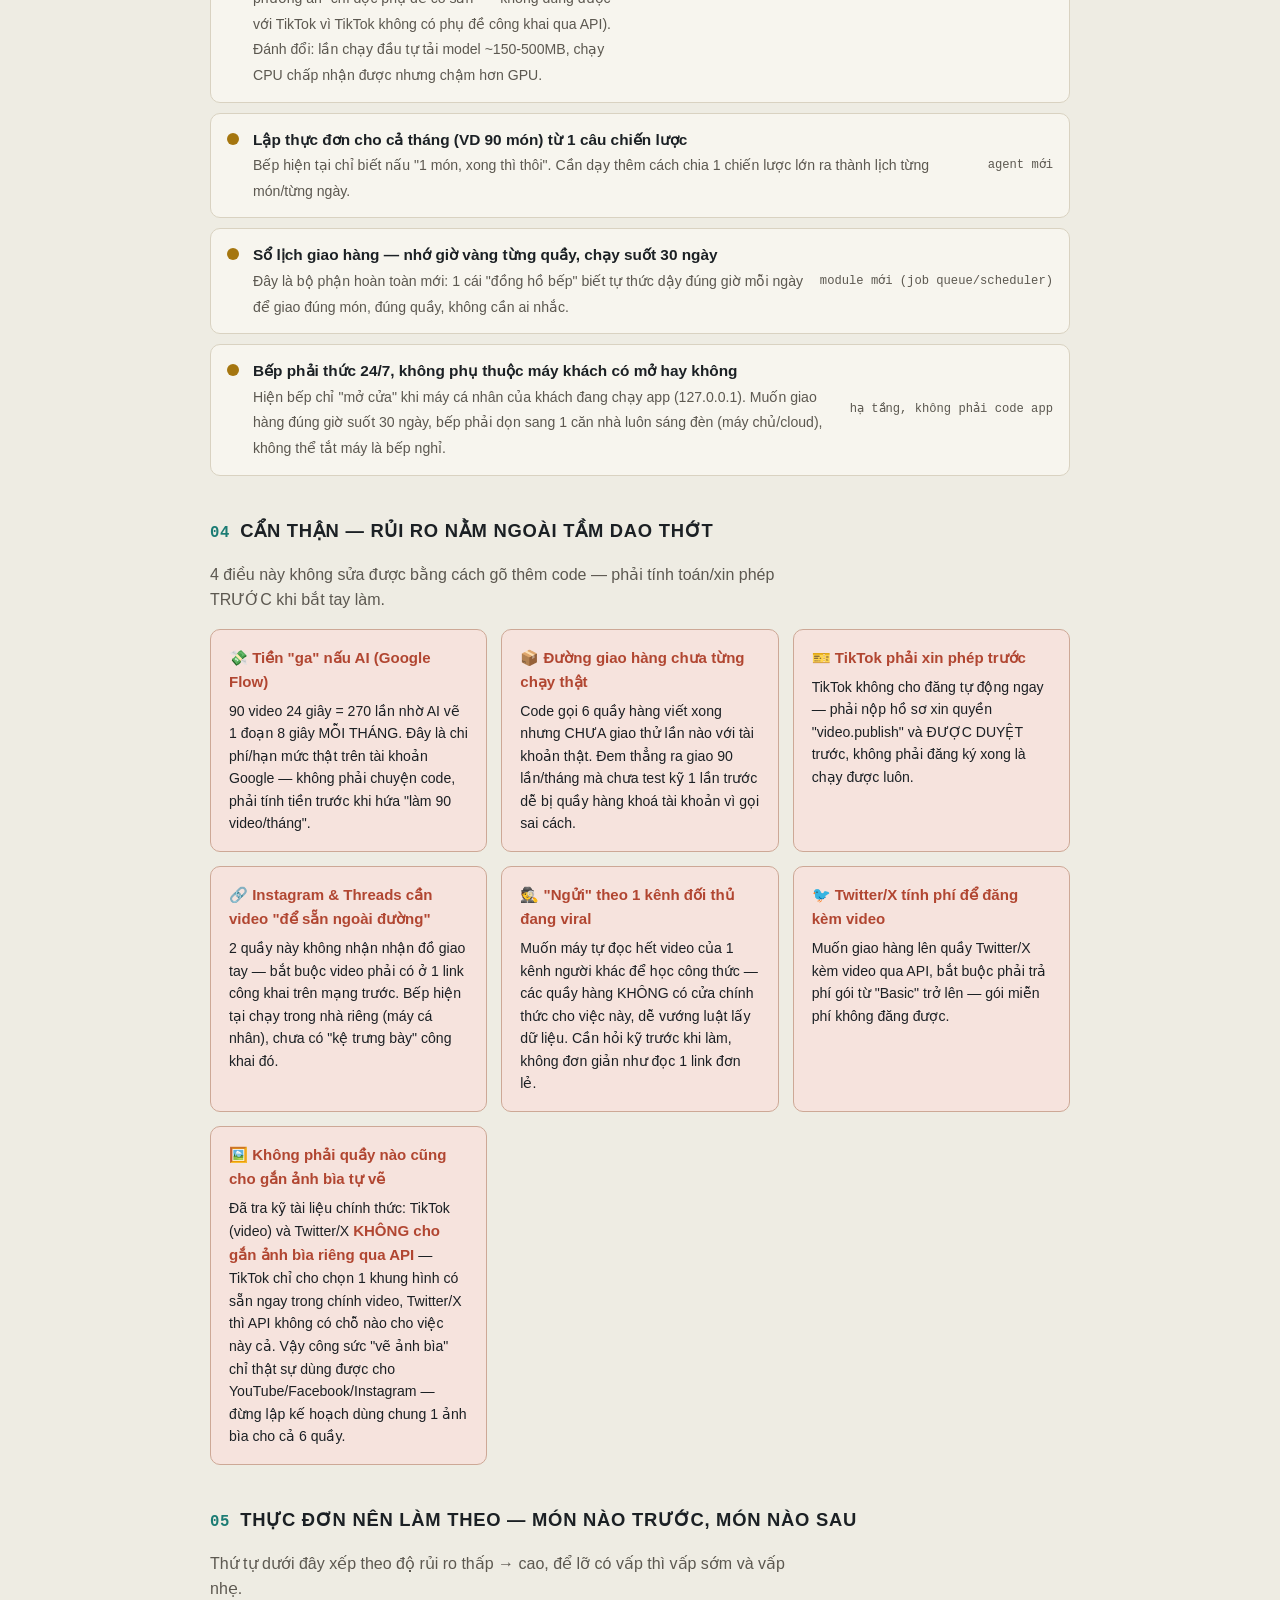
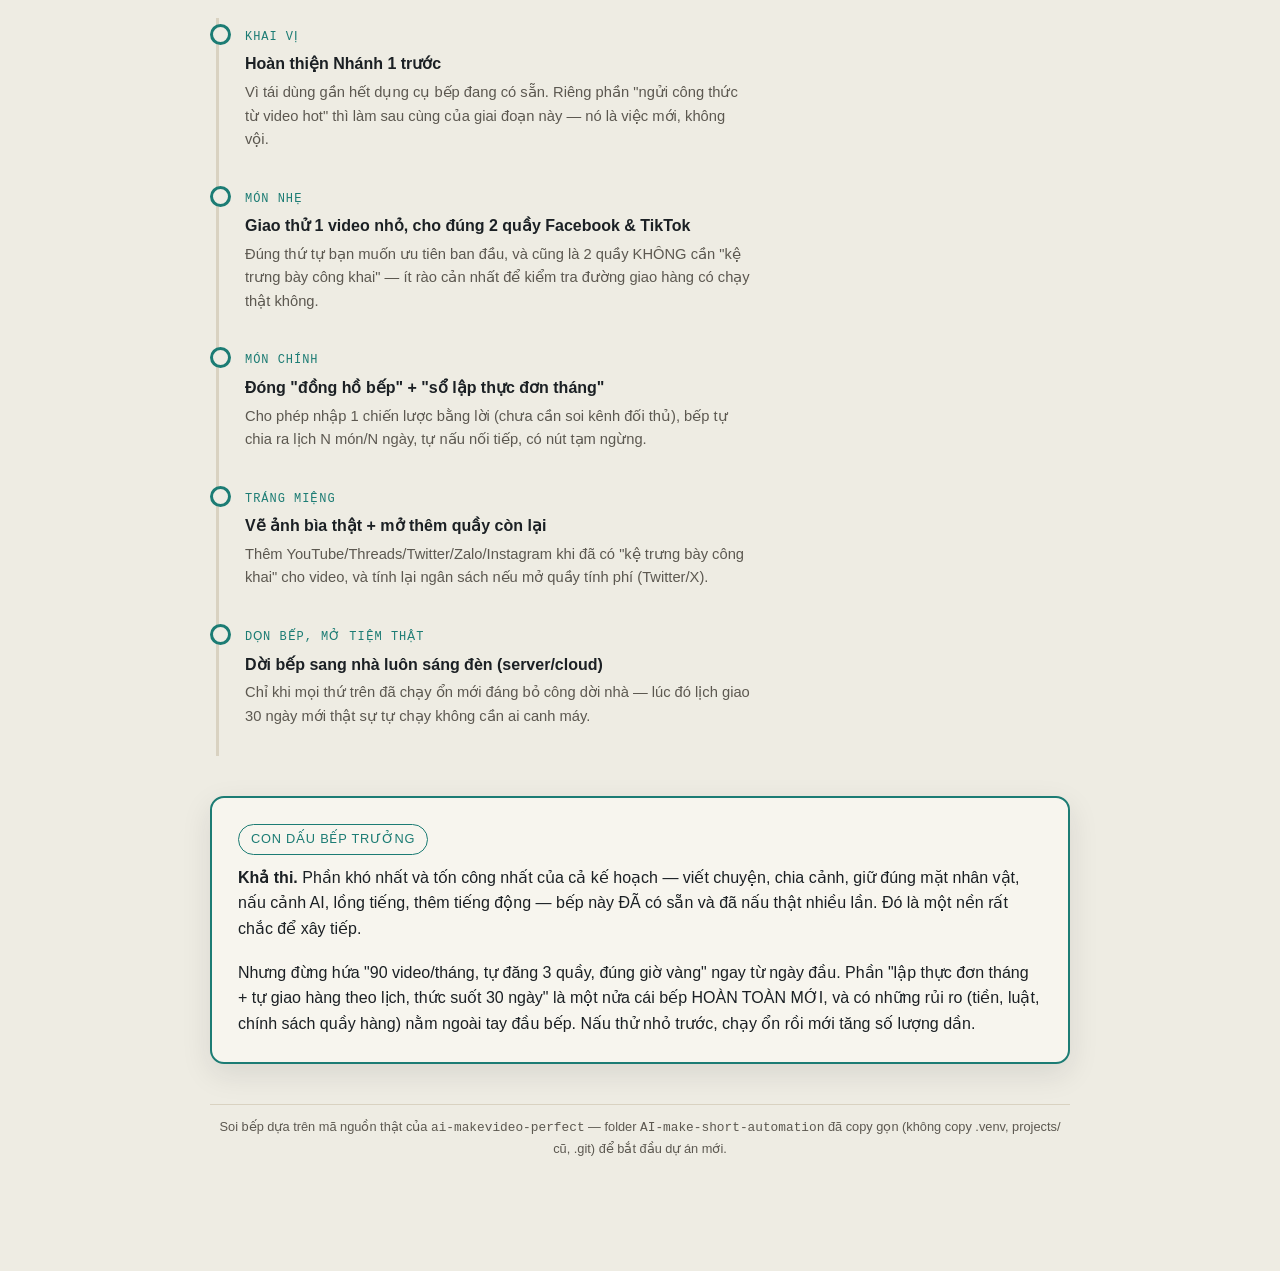
==== commit d0f2d27c: "Chốt hạ tầng STT cho agent phân tích video hot: yt-dlp + faster-whisper cục bộ Co-Authored-By: Claud" ====
--- a/danh-gia-kha-thi-short-automation.html
+++ b/danh-gia-kha-thi-short-automation.html
@@ -497,9 +497,9 @@
     <p class="lede">Đây là những phần bếp KHÔNG CÓ SẴN, phải đóng mới hoàn toàn. Không quá xa lạ (đều nằm trong tầm tay), nhưng đừng tưởng chỉ chỉnh 1 dòng code là xong.</p>
     <div class="inspect-list">
       <div class="inspect-row">
-        <span class="status-dot warn"></span>
-        <div class="body"><strong>"Ngửi" ra công thức từ 1 video hot (TikTok/YouTube viral)</strong><span>Khác việc đọc bài báo — phải nghe được lời nói trong video rồi mới hiểu chuyện gì. Cần thêm 1 "cái tai" mới (tách giọng nói thành chữ) trước khi giao việc này cho bếp.</span></div>
-        <span class="source">module mới</span>
+        <span class="status-dot ok"></span>
+        <div class="body"><strong>"Ngửi" ra công thức từ 1 video hot (TikTok/YouTube viral)</strong><span>Khác việc đọc bài báo — phải nghe được lời nói trong video rồi mới hiểu chuyện gì. ĐÃ CHỐT hạ tầng "cái tai": <strong>yt-dlp</strong> tải audio (dùng chung ffmpeg đã có sẵn) + <strong>faster-whisper</strong> chạy CỤC BỘ tách giọng nói thành chữ — chọn nhánh này vì chạy được với CẢ TikTok lẫn YouTube (khác phương án "chỉ đọc phụ đề có sẵn" — không dùng được với TikTok vì TikTok không có phụ đề công khai qua API). Đánh đổi: lần chạy đầu tự tải model ~150-500MB, chạy CPU chấp nhận được nhưng chậm hơn GPU.</span></div>
+        <span class="source">app/services/video_transcribe.py + video_source_import.py</span>
       </div>
       <div class="inspect-row">
         <span class="status-dot warn"></span>
